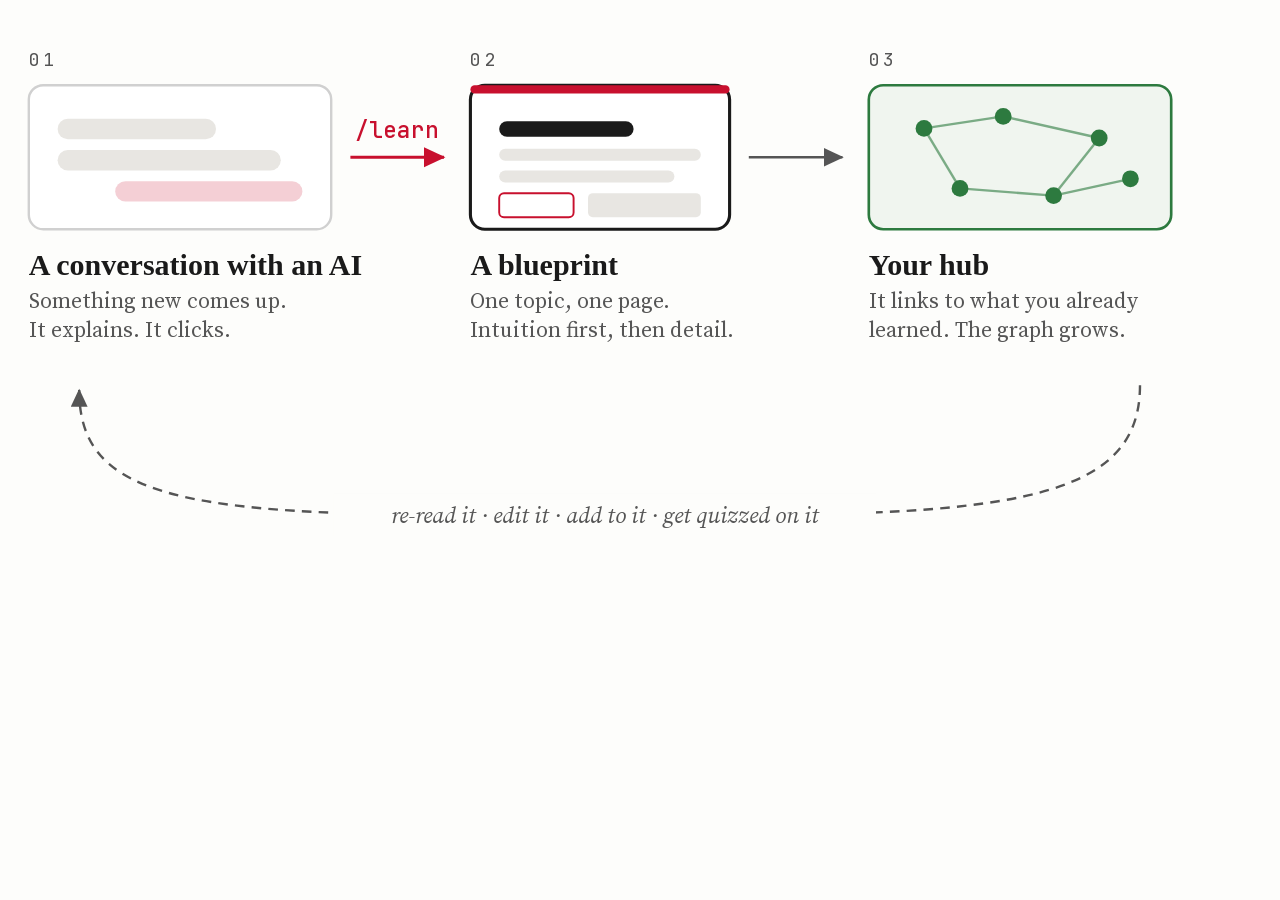
==== docs/loop-source.html @ c9871c8b "Make the loop diagram readable, and give it a dark variant It was unreadable. Two causes, both fixed" ====
<!DOCTYPE html>
<html lang="en">
<head>
<meta charset="UTF-8">
<title>loop diagram source</title>
<link rel="stylesheet" href="../assets/blueprint.css">
<!--
  Source for docs/loop.png and docs/loop-dark.png.

  To regenerate: open this file, screenshot at 1200px wide, crop to the wrapper.
  Add ?dark to the URL for the dark variant. Keep both in step - the README
  serves them through a <picture> element and swaps on the reader's theme.

  Type is sized against a 1000-unit viewBox rendered at 1200px and displayed at
  820px in the README. Anything below ~17 units becomes unreadable there.
-->
<style>
  :root {
    --bg: #fdfdfb; --fg: #1a1a1a; --mut: #555; --line: #d0d0d0;
    --acc: #c8102e; --grn: #2d7a3f; --card: #ffffff; --fill: #e8e6e2;
    --grnbg: rgba(45,122,63,0.06);
  }
  html.dark {
    --bg: #0d1117; --fg: #e6edf3; --mut: #9198a1; --line: #30363d;
    --acc: #ff7b72; --grn: #3fb950; --card: #161b22; --fill: #21262d;
    --grnbg: rgba(63,185,80,0.08);
  }
  body { background: var(--bg); margin: 0; }
  #wrap { width: 1200px; background: var(--bg); padding: 30px 0 24px; }
  svg { display: block; width: 1200px; }
  .ttl  { font-family: Georgia, serif; font-size: 25px; font-weight: 700; fill: var(--fg); }
  .sub  { font-family: 'Source Serif Pro', Georgia, serif; font-size: 18px; fill: var(--mut); }
  .mono { font-family: 'JetBrains Mono', monospace; font-size: 19px; fill: var(--acc); font-weight: 500; }
  .step { font-family: 'JetBrains Mono', monospace; font-size: 15px; letter-spacing: .2em; fill: var(--mut); }
  .back { font-family: 'Source Serif Pro', Georgia, serif; font-size: 19px; fill: var(--mut); font-style: italic; }
</style>
</head>
<body>
<div id="wrap">
<svg viewBox="0 0 1000 470">
  <defs>
    <marker id="ar" markerWidth="10" markerHeight="10" refX="7" refY="3.5" orient="auto">
      <path d="M0,0 L7.5,3.5 L0,7 Z" fill="var(--mut)"/>
    </marker>
    <marker id="arA" markerWidth="10" markerHeight="10" refX="7" refY="3.5" orient="auto">
      <path d="M0,0 L7.5,3.5 L0,7 Z" fill="var(--acc)"/>
    </marker>
  </defs>

  <!-- 01 conversation -->
  <text class="step" x="24" y="30">01</text>
  <rect x="24" y="46" width="252" height="120" rx="12" fill="var(--card)" stroke="var(--line)" stroke-width="2"/>
  <rect x="48" y="74" width="132" height="17" rx="8.5" fill="var(--fill)"/>
  <rect x="48" y="100" width="186" height="17" rx="8.5" fill="var(--fill)"/>
  <rect x="96" y="126" width="156" height="17" rx="8.5" fill="var(--acc)" opacity="0.20"/>
  <text class="ttl" x="24" y="204">A conversation with an AI</text>
  <text class="sub" x="24" y="232">Something new comes up.</text>
  <text class="sub" x="24" y="256">It explains. It clicks.</text>

  <path d="M292,106 L370,106" stroke="var(--acc)" stroke-width="2.4" fill="none" marker-end="url(#arA)"/>
  <text class="mono" x="331" y="90" text-anchor="middle">/learn</text>

  <!-- 02 blueprint -->
  <text class="step" x="392" y="30">02</text>
  <rect x="392" y="46" width="216" height="120" rx="12" fill="var(--card)" stroke="var(--fg)" stroke-width="2.6"/>
  <rect x="392" y="46" width="216" height="7" rx="3.5" fill="var(--acc)"/>
  <rect x="416" y="76" width="112" height="13" rx="6.5" fill="var(--fg)"/>
  <rect x="416" y="99" width="168" height="10" rx="5" fill="var(--fill)"/>
  <rect x="416" y="117" width="146" height="10" rx="5" fill="var(--fill)"/>
  <rect x="416" y="136" width="62" height="20" rx="4" fill="none" stroke="var(--acc)" stroke-width="1.6"/>
  <rect x="490" y="136" width="94" height="20" rx="4" fill="var(--fill)"/>
  <text class="ttl" x="392" y="204">A blueprint</text>
  <text class="sub" x="392" y="232">One topic, one page.</text>
  <text class="sub" x="392" y="256">Intuition first, then detail.</text>

  <path d="M624,106 L702,106" stroke="var(--mut)" stroke-width="2.2" fill="none" marker-end="url(#ar)"/>

  <!-- 03 hub -->
  <text class="step" x="724" y="30">03</text>
  <rect x="724" y="46" width="252" height="120" rx="12" fill="var(--grnbg)" stroke="var(--grn)" stroke-width="2.2"/>
  <g stroke="var(--grn)" stroke-width="2" opacity="0.6" fill="none">
    <path d="M770,82 L836,72"/><path d="M836,72 L916,90"/><path d="M770,82 L800,132"/>
    <path d="M800,132 L878,138"/><path d="M878,138 L916,90"/><path d="M878,138 L942,124"/>
  </g>
  <g fill="var(--grn)">
    <circle cx="770" cy="82" r="7"/><circle cx="836" cy="72" r="7"/><circle cx="916" cy="90" r="7"/>
    <circle cx="800" cy="132" r="7"/><circle cx="878" cy="138" r="7"/><circle cx="942" cy="124" r="7"/>
  </g>
  <text class="ttl" x="724" y="204">Your hub</text>
  <text class="sub" x="724" y="232">It links to what you already</text>
  <text class="sub" x="724" y="256">learned. The graph grows.</text>

  <!-- return loop -->
  <path d="M950,296 C950,384 860,404 620,404 L380,404 C140,404 66,384 66,300"
        stroke="var(--mut)" stroke-width="2" fill="none" stroke-dasharray="8 6" marker-end="url(#ar)"/>
  <rect x="278" y="386" width="452" height="36" fill="var(--bg)"/>
  <text class="back" x="504" y="411" text-anchor="middle">re-read it &#183; edit it &#183; add to it &#183; get quizzed on it</text>
</svg>
</div>
<script>
  if (location.search.indexOf('dark') !== -1) document.documentElement.classList.add('dark');
</script>
</body>
</html>
---- assets/blueprint.css ----
/* Fonts ship with the repo — latin subsets, woff2, no network at any point.
   Display headings are Georgia: a system face on every machine the hub opens on,
   so nothing to vendor and nothing to load. */

@font-face {
  font-family: 'Source Serif Pro';
  font-style: normal;
  font-weight: 400;
  font-display: swap;
  src: url('fonts/source-serif-pro-latin-400.woff2') format('woff2');
}
@font-face {
  font-family: 'Source Serif Pro';
  font-style: normal;
  font-weight: 600;
  font-display: swap;
  src: url('fonts/source-serif-pro-latin-600.woff2') format('woff2');
}
@font-face {
  font-family: 'Source Serif Pro';
  font-style: italic;
  font-weight: 400;
  font-display: swap;
  src: url('fonts/source-serif-pro-latin-400italic.woff2') format('woff2');
}
@font-face {
  /* One variable file covers the 400 and 500 the stylesheet asks for. */
  font-family: 'JetBrains Mono';
  font-style: normal;
  font-weight: 100 800;
  font-display: swap;
  src: url('fonts/jetbrains-mono-latin-var.woff2') format('woff2');
}

:root {
  --ink: #1a1a1a;
  --soft: #555;
  --rule: #d0d0d0;
  --accent: #c8102e;
  --paper: #fdfdfb;
  --highlight: #fff8b8;
}
*, *::before, *::after { box-sizing: border-box; margin: 0; padding: 0; }
body {
  font-family: 'Source Serif Pro', Georgia, serif;
  background: var(--paper);
  color: var(--ink);
  font-size: 16px;
  line-height: 1.6;
  -webkit-font-smoothing: antialiased;
}

.page {
  max-width: 760px;
  margin: 0 auto;
  padding: 48px 56px 96px;
}

/* ─── Breadcrumb ─── */
/* Deliberately lowercase and un-tracked: the eyebrow directly below is
   uppercase mono accent, and two stacked uppercase mono lines read as noise.
   This is navigation chrome, so it stays subordinate. */
nav.crumb {
  font-family: 'JetBrains Mono', monospace;
  font-size: 10.5px;
  letter-spacing: 0.02em;
  color: var(--rule);
  margin-bottom: 26px;
}
nav.crumb a {
  color: var(--soft);
  text-decoration: none;
  border-bottom: 1px solid transparent;
}
nav.crumb a:hover { color: var(--accent); border-bottom-color: var(--accent); }
nav.crumb span { margin: 0 5px; color: var(--rule); }

/* ─── Header ─── */
header.title {
  border-bottom: 1px solid var(--ink);
  padding-bottom: 20px;
  margin-bottom: 40px;
}
header.title .eyebrow {
  font-family: 'JetBrains Mono', monospace;
  font-size: 11px;
  letter-spacing: 0.22em;
  text-transform: uppercase;
  color: var(--accent);
  margin-bottom: 12px;
}
header.title h1 {
  font-family: Georgia, serif;
  font-size: 36px;
  font-weight: 700;
  letter-spacing: -0.015em;
  line-height: 1.05;
  margin-bottom: 8px;
}
header.title h1 .subtitle {
  font-weight: 400;
  color: var(--soft);
  font-style: italic;
  display: block;
  font-size: 20px;
  margin-top: 4px;
}
header.title .meta {
  font-family: 'JetBrains Mono', monospace;
  font-size: 10px;
  letter-spacing: 0.15em;
  text-transform: uppercase;
  color: var(--soft);
  margin-top: 14px;
  display: flex;
  gap: 24px;
  flex-wrap: wrap;
}
header.title .meta .tags { color: var(--accent); }

/* Visual grammar legend */
.legend {
  margin: 20px 0 0;
  padding: 12px 16px;
  background: rgba(0,0,0,0.02);
  border: 1px solid var(--rule);
  display: flex;
  flex-wrap: wrap;
  gap: 12px 20px;
  font-family: 'JetBrains Mono', monospace;
  font-size: 12px;
}
.legend .swatch { display: inline-flex; align-items: center; gap: 7px; }
.legend .dot { width: 11px; height: 11px; border-radius: 50%; display: inline-block; }
.legend .dot.dashed { background: transparent; border: 1.4px dashed var(--soft); }
.legend .swatch b { font-weight: 500; color: var(--ink); }
.legend .label {
  font-size: 9px;
  letter-spacing: 0.2em;
  text-transform: uppercase;
  color: var(--soft);
  margin-right: 2px;
}

/* Table of contents */
.toc { list-style: none; padding: 0; margin: 30px 0 0; display: grid; grid-template-columns: 1fr 1fr; gap: 2px 26px; }
.toc li { border-top: 1px solid var(--rule); }
.toc a { display: flex; gap: 14px; padding: 13px 4px; text-decoration: none; color: var(--ink); align-items: baseline; }
.toc a:hover { color: var(--accent); }
.toc .n { font-family: 'JetBrains Mono', monospace; font-size: 12px; color: var(--accent); min-width: 22px; }
.toc .ttl { font-family: Georgia, serif; font-size: 17px; line-height: 1.2; }

/* ─── Sections ─── */
section {
  margin-bottom: 40px;
  padding-bottom: 32px;
  border-bottom: 1px solid var(--rule);
}
section:last-of-type { border-bottom: none; margin-bottom: 24px; }

.chno {
  font-family: 'JetBrains Mono', monospace;
  font-size: 11px;
  letter-spacing: 0.18em;
  text-transform: uppercase;
  color: var(--accent);
  margin-bottom: 10px;
}
h2 {
  font-family: Georgia, serif;
  font-size: 24px;
  font-weight: 700;
  margin: 0 0 16px;
  line-height: 1.15;
}
p { margin-bottom: 16px; }
p:last-child { margin-bottom: 0; }
strong { font-weight: 600; }
em { font-style: italic; }
code {
  font-family: 'JetBrains Mono', monospace;
  font-size: 13px;
  background: rgba(200, 16, 46, 0.06);
  padding: 1px 4px;
}

/* Inline cross-reference */
.xref {
  color: var(--accent);
  font-family: 'JetBrains Mono', monospace;
  font-size: 13px;
  text-decoration: none;
  border-bottom: 1px solid var(--accent);
}

/* Inline diagram */
.diagram {
  margin: 20px 0;
  padding: 14px 0;
  border-top: 1px solid var(--rule);
  border-bottom: 1px solid var(--rule);
}
.diagram svg, .diagram img {
  display: block;
  width: 100%;
  max-width: 600px;
  margin: 0 auto;
}
.diagram .caption {
  font-family: 'JetBrains Mono', monospace;
  font-size: 11px;
  color: var(--soft);
  margin-top: 8px;
  text-align: center;
}

/* Formula + "reading it" */
.formula {
  margin: 20px 0 0;
  padding: 10px 18px 6px;
  background: rgba(0,0,0,0.025);
  border: 1px solid var(--rule);
  border-left: 2px solid var(--ink);
  overflow-x: auto;
  text-align: center;
}
.formula .lab {
  font-family: 'JetBrains Mono', monospace;
  font-size: 10px;
  letter-spacing: 0.18em;
  text-transform: uppercase;
  color: var(--soft);
  display: block;
  margin-bottom: 4px;
  text-align: left;
}
.formula .eq {
  font-family: Georgia, serif;
  font-size: 18px;
  font-style: italic;
  padding: 4px 0 8px;
}
.where {
  margin: 0 0 20px;
  padding: 10px 18px 12px;
  background: rgba(0,0,0,0.025);
  border: 1px solid var(--rule);
  border-left: 2px solid var(--ink);
  border-top: none;
}
.where .wlab {
  font-family: 'JetBrains Mono', monospace;
  font-size: 10px;
  letter-spacing: 0.18em;
  text-transform: uppercase;
  color: var(--accent);
  display: block;
  margin-bottom: 6px;
}
.where ul { list-style: none; margin: 0; padding: 0; }
.where li {
  padding: 5px 0;
  font-size: 14px;
  line-height: 1.5;
  color: var(--soft);
  border-top: 1px dotted var(--rule);
}
.where li:first-child { border-top: none; }
.where li b { color: var(--ink); font-weight: 600; font-family: 'JetBrains Mono', monospace; font-size: 12px; }

/* Per-section "Remember" */
.key {
  margin: 18px 0 0;
  padding: 12px 16px;
  border-left: 3px solid var(--accent);
  background: linear-gradient(90deg, rgba(200,16,46,0.05), transparent 70%);
}
.key .lab {
  font-family: 'JetBrains Mono', monospace;
  font-size: 10px;
  letter-spacing: 0.22em;
  text-transform: uppercase;
  color: var(--accent);
  display: block;
  margin-bottom: 4px;
}
.key p { margin: 0; font-size: 15px; }

/* "In one breath" closing */
.closing {
  margin-top: 24px;
  padding-top: 28px;
  border-top: 2px solid var(--ink);
  border-bottom: none;
}
.closing .chno { color: var(--soft); }
.breath {
  font-family: Georgia, serif;
  font-size: 19px;
  line-height: 1.45;
  font-style: italic;
}

/* Cross-references */
.cross-refs {
  margin-top: 28px;
  padding-top: 16px;
  border-top: 1px solid var(--rule);
  font-family: 'JetBrains Mono', monospace;
  font-size: 12px;
  color: var(--soft);
}
.cross-refs .label {
  color: var(--accent);
  letter-spacing: 0.2em;
  text-transform: uppercase;
  font-size: 10px;
  margin-right: 8px;
}
.cross-refs a {
  color: var(--ink);
  text-decoration: none;
  border-bottom: 1px solid var(--rule);
  margin-right: 14px;
}
.cross-refs a:hover { border-bottom-color: var(--ink); }

footer {
  margin-top: 40px;
  padding-top: 16px;
  border-top: 1px solid var(--rule);
  font-family: 'JetBrains Mono', monospace;
  font-size: 10px;
  color: var(--soft);
  letter-spacing: 0.1em;
  display: flex;
  justify-content: space-between;
}
footer a { color: var(--ink); text-decoration: none; border-bottom: 1px solid var(--ink); }

@media (max-width: 640px) {
  .page { padding: 32px 24px; }
  header.title h1 { font-size: 28px; }
  header.title h1 .subtitle { font-size: 18px; }
  .toc { grid-template-columns: 1fr; }
  .breath { font-size: 17px; }
  .formula .eq { font-size: 16px; }
}
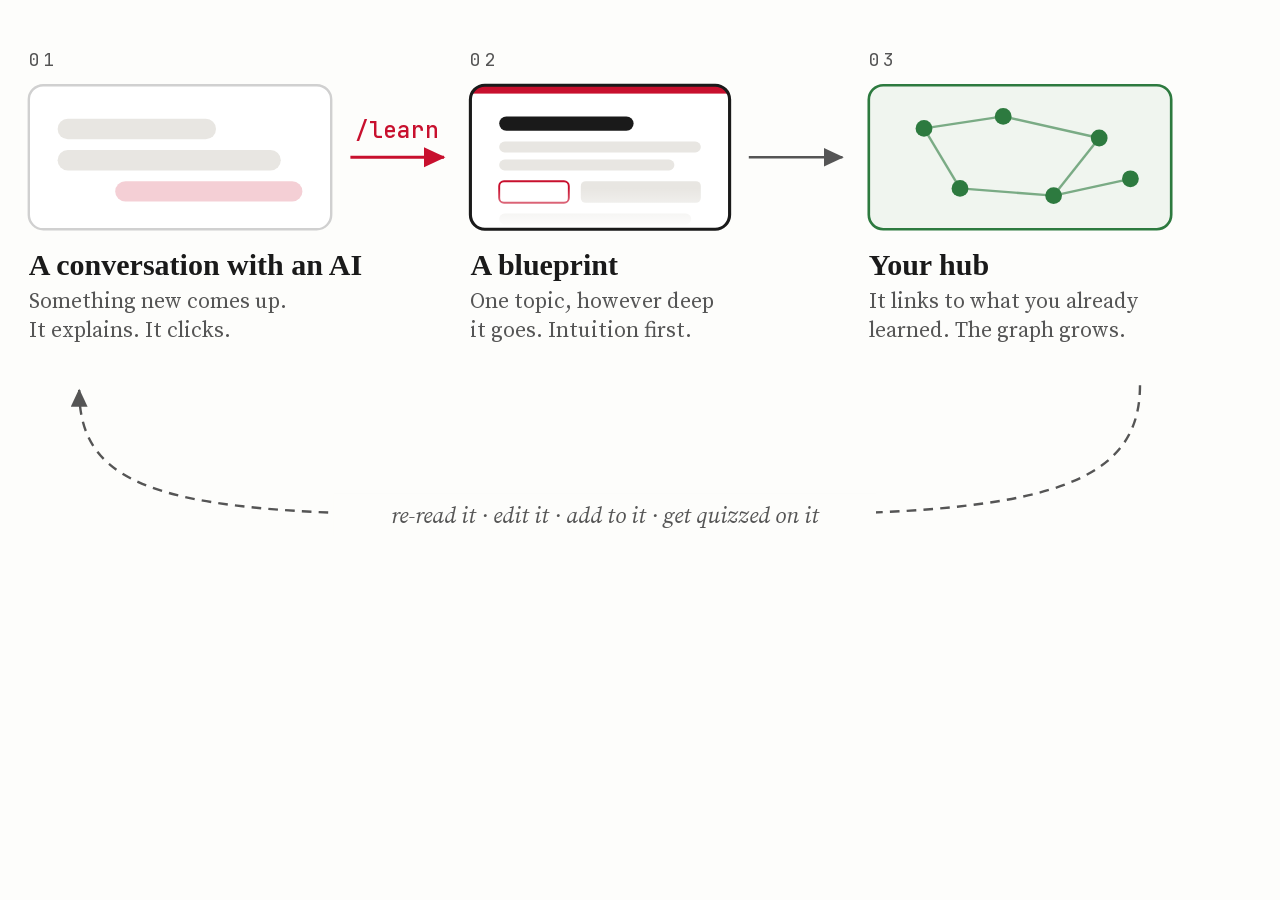
==== commit 2399c577: "Stop calling a blueprint one page A blueprint is one HTML file, but "one topic, one page" reads as "" ====
--- a/docs/loop-source.html
+++ b/docs/loop-source.html
@@ -62,16 +62,29 @@
 
   <!-- 02 blueprint -->
   <text class="step" x="392" y="30">02</text>
-  <rect x="392" y="46" width="216" height="120" rx="12" fill="var(--card)" stroke="var(--fg)" stroke-width="2.6"/>
-  <rect x="392" y="46" width="216" height="7" rx="3.5" fill="var(--acc)"/>
-  <rect x="416" y="76" width="112" height="13" rx="6.5" fill="var(--fg)"/>
-  <rect x="416" y="99" width="168" height="10" rx="5" fill="var(--fill)"/>
-  <rect x="416" y="117" width="146" height="10" rx="5" fill="var(--fill)"/>
-  <rect x="416" y="136" width="62" height="20" rx="4" fill="none" stroke="var(--acc)" stroke-width="1.6"/>
-  <rect x="490" y="136" width="94" height="20" rx="4" fill="var(--fill)"/>
+  <!-- The content runs past the bottom of the card and fades out: a blueprint is
+       as long as its topic needs, and a three-line stub would say otherwise. -->
+  <clipPath id="bpClip"><rect x="392" y="46" width="216" height="120" rx="12"/></clipPath>
+  <linearGradient id="fade" x1="0" y1="0" x2="0" y2="1">
+    <stop offset="0" stop-color="var(--card)" stop-opacity="0"/>
+    <stop offset="1" stop-color="var(--card)" stop-opacity="1"/>
+  </linearGradient>
+  <rect x="392" y="46" width="216" height="120" rx="12" fill="var(--card)"/>
+  <g clip-path="url(#bpClip)">
+    <rect x="392" y="46" width="216" height="7" fill="var(--acc)"/>
+    <rect x="416" y="72" width="112" height="12" rx="6" fill="var(--fg)"/>
+    <rect x="416" y="93" width="168" height="9" rx="4.5" fill="var(--fill)"/>
+    <rect x="416" y="108" width="146" height="9" rx="4.5" fill="var(--fill)"/>
+    <rect x="416" y="126" width="58" height="18" rx="4" fill="none" stroke="var(--acc)" stroke-width="1.6"/>
+    <rect x="484" y="126" width="100" height="18" rx="4" fill="var(--fill)"/>
+    <rect x="416" y="153" width="160" height="9" rx="4.5" fill="var(--fill)"/>
+    <rect x="416" y="168" width="132" height="9" rx="4.5" fill="var(--fill)"/>
+    <rect x="392" y="132" width="216" height="34" fill="url(#fade)"/>
+  </g>
+  <rect x="392" y="46" width="216" height="120" rx="12" fill="none" stroke="var(--fg)" stroke-width="2.6"/>
   <text class="ttl" x="392" y="204">A blueprint</text>
-  <text class="sub" x="392" y="232">One topic, one page.</text>
-  <text class="sub" x="392" y="256">Intuition first, then detail.</text>
+  <text class="sub" x="392" y="232">One topic, however deep</text>
+  <text class="sub" x="392" y="256">it goes. Intuition first.</text>
 
   <path d="M624,106 L702,106" stroke="var(--mut)" stroke-width="2.2" fill="none" marker-end="url(#ar)"/>
 
